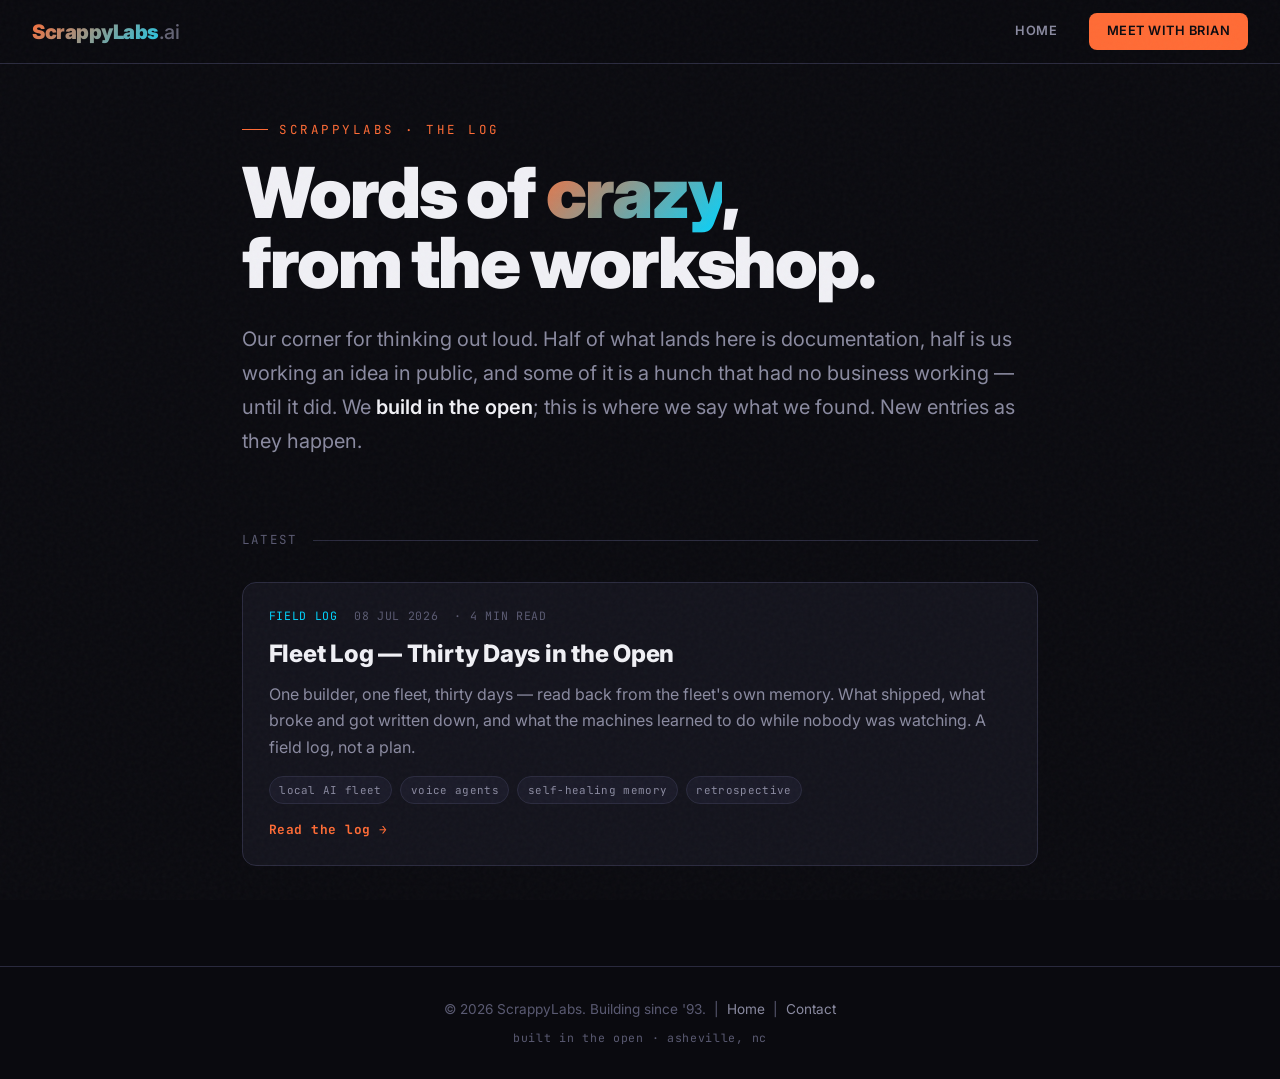
==== log.html @ e2f5857b "Add /log — the ScrappyLabs blog corner + nav link New 'The Log' page (log.html) in site chrome (near" ====
<!DOCTYPE html>
<html lang="en">
<head>
<meta charset="UTF-8">
<meta name="viewport" content="width=device-width, initial-scale=1.0">
<title>The Log — Notes from the Workshop | ScrappyLabs</title>
<meta name="description" content="Notes, experiments, and the occasional word of crazy from the ScrappyLabs workshop. Built in the open — half documentation, half thinking out loud.">
<meta property="og:title" content="The Log — ScrappyLabs">
<meta property="og:description" content="Notes, experiments, and the occasional word of crazy from the workshop. Built in the open.">
<meta property="og:type" content="website">
<meta property="og:url" content="https://scrappylabs.ai/log">
<meta name="color-scheme" content="dark">
<link rel="preconnect" href="https://fonts.googleapis.com">
<link rel="preconnect" href="https://fonts.gstatic.com" crossorigin>
<link href="https://fonts.googleapis.com/css2?family=Inter:wght@400;500;600;700;800;900&family=JetBrains+Mono:wght@400;500;700&display=swap" rel="stylesheet">
<style>
*, *::before, *::after { margin: 0; padding: 0; box-sizing: border-box; }
:root{
  --bg:#0a0a0f; --surface:#13131c; --surface-2:#1a1a28; --border:#2a2a3e; --border-hover:#3a3a52;
  --text:#f0f0f5; --text-muted:#8a8aa0; --text-dim:#5a5a72;
  --accent:#ff6b35; --accent-hover:#ff8555; --accent-glow:rgba(255,107,53,0.15);
  --cyan:#00d4ff; --green:#2ed573;
  --font:'Inter',-apple-system,BlinkMacSystemFont,sans-serif;
  --mono:'JetBrains Mono','Fira Code',monospace;
}
html{scroll-behavior:smooth;}
body{background:var(--bg); color:var(--text); font-family:var(--font); line-height:1.6;
  overflow-x:hidden; -webkit-font-smoothing:antialiased; min-height:100vh;}
a{color:var(--accent); text-decoration:none; transition:color .2s;}
a:hover{color:var(--accent-hover);}
body::before{content:''; position:fixed; inset:0; z-index:9999; pointer-events:none;
  background-image:url("data:image/svg+xml,%3Csvg viewBox='0 0 256 256' xmlns='http://www.w3.org/2000/svg'%3E%3Cfilter id='n'%3E%3CfeTurbulence type='fractalNoise' baseFrequency='0.9' numOctaves='4' stitchTiles='stitch'/%3E%3C/filter%3E%3Crect width='100%25' height='100%25' filter='url(%23n)' opacity='0.03'/%3E%3C/svg%3E");}

/* header — matches the secondary-page chrome on the rest of the site */
header{position:fixed; top:0; left:0; right:0; z-index:100; height:64px; padding:0 clamp(1rem,4vw,2rem);
  display:flex; align-items:center; justify-content:space-between;
  background:rgba(10,10,15,.85); backdrop-filter:blur(20px); border-bottom:1px solid var(--border);}
.logo{font-size:1.25rem; font-weight:900; letter-spacing:-.5px;
  background:linear-gradient(135deg,var(--accent),var(--cyan)); -webkit-background-clip:text;
  -webkit-text-fill-color:transparent; background-clip:text;}
.logo span{font-weight:500; opacity:.7; -webkit-text-fill-color:initial; color:var(--text-muted);}
.head-nav{display:flex; gap:clamp(1rem,3vw,2rem); align-items:center;}
.head-nav a{color:var(--text-muted); font-size:.8rem; font-weight:600; letter-spacing:.5px; text-transform:uppercase;}
.head-nav a:hover{color:var(--text);}
.head-cta{background:var(--accent); color:var(--bg)!important; padding:.5rem 1.1rem; border-radius:8px;
  font-weight:700; font-size:.78rem;}
.head-cta:hover{background:var(--accent-hover); box-shadow:0 4px 20px var(--accent-glow);}

/* layout */
.wrap{max-width:860px; margin:0 auto; padding:120px clamp(1.2rem,5vw,2rem) 100px;}

/* intro */
.eyebrow{font-family:var(--mono); font-size:.78rem; letter-spacing:.28em; text-transform:uppercase;
  color:var(--accent); display:flex; align-items:center; gap:.7rem;}
.eyebrow::before{content:''; width:26px; height:1px; background:var(--accent);}
.intro h1{font-size:clamp(2.6rem,8vw,4.4rem); font-weight:900; letter-spacing:-.03em; line-height:1;
  margin:1.1rem 0 0; text-wrap:balance;}
.intro h1 .glow{background:linear-gradient(135deg,var(--accent),var(--cyan));
  -webkit-background-clip:text; -webkit-text-fill-color:transparent; background-clip:text;}
.intro .lede{color:var(--text-muted); font-size:clamp(1.05rem,2.4vw,1.25rem); max-width:60ch;
  margin:1.5rem 0 0; line-height:1.7;}
.intro .lede b{color:var(--text); font-weight:600;}

/* divider label */
.divider{display:flex; align-items:center; gap:1rem; margin:clamp(3rem,7vw,4.5rem) 0 2rem;
  font-family:var(--mono); font-size:.78rem; letter-spacing:.18em; text-transform:uppercase; color:var(--text-dim);}
.divider::after{content:''; flex:1; height:1px; background:var(--border);}

/* post cards */
.posts{display:flex; flex-direction:column; gap:1.1rem;}
.post{display:block; background:var(--surface); border:1px solid var(--border); border-radius:14px;
  padding:1.5rem 1.6rem; transition:border-color .22s ease, transform .22s ease, box-shadow .22s ease;}
.post:hover{border-color:var(--border-hover); transform:translateY(-2px);
  box-shadow:0 16px 44px -26px rgba(0,0,0,.7);}
.post .meta{display:flex; flex-wrap:wrap; gap:.6rem 1rem; align-items:center; font-family:var(--mono);
  font-size:.72rem; letter-spacing:.06em; text-transform:uppercase; color:var(--text-dim);}
.post .kind{color:var(--cyan);}
.post h2{font-size:1.5rem; font-weight:800; letter-spacing:-.01em; margin:.55rem 0 .5rem; color:var(--text);
  text-wrap:balance;}
.post:hover h2{color:var(--accent-hover);}
.post p{color:var(--text-muted); font-size:1rem; line-height:1.65; margin:0 0 1rem;}
.post .read{font-family:var(--mono); font-size:.8rem; font-weight:700; letter-spacing:.04em; color:var(--accent);}
.post:hover .read{color:var(--accent-hover);}
.tags{display:flex; flex-wrap:wrap; gap:.5rem; margin-top:.2rem;}
.tag{font-family:var(--mono); font-size:.68rem; letter-spacing:.03em; padding:.28rem .6rem; border-radius:999px;
  border:1px solid var(--border); color:var(--text-muted); background:var(--surface-2);}

/* footer */
footer{border-top:1px solid var(--border); padding:2rem clamp(1.2rem,5vw,2rem);
  color:var(--text-dim); font-size:.85rem; text-align:center;}
footer a{color:var(--text-muted);} footer a:hover{color:var(--text);}
footer .note{font-family:var(--mono); font-size:.72rem; letter-spacing:.06em; color:var(--text-dim); margin-top:.5rem;}
</style>
</head>
<body>

<header>
  <a href="/" class="logo" aria-label="ScrappyLabs home">ScrappyLabs<span>.ai</span></a>
  <nav class="head-nav">
    <a href="/">Home</a>
    <a href="mailto:brian@scrappylabs.ai" class="head-cta">Meet With Brian</a>
  </nav>
</header>

<main class="wrap">
  <section class="intro">
    <div class="eyebrow">ScrappyLabs · The Log</div>
    <h1>Words of <span class="glow">crazy</span>,<br>from the workshop.</h1>
    <p class="lede">Our corner for thinking out loud. Half of what lands here is documentation, half is us working an idea in public, and some of it is a hunch that had no business working — until it did. We <b>build in the open</b>; this is where we say what we found. New entries as they happen.</p>
  </section>

  <div class="divider">Latest</div>

  <div class="posts">

    <a class="post" href="https://stuff.scrappylabs.ai/public/blog/fleet-log.html">
      <div class="meta"><span class="kind">Field Log</span><span>08 Jul 2026</span><span>· 4 min read</span></div>
      <h2>Fleet Log — Thirty Days in the Open</h2>
      <p>One builder, one fleet, thirty days — read back from the fleet's own memory. What shipped, what broke and got written down, and what the machines learned to do while nobody was watching. A field log, not a plan.</p>
      <div class="tags">
        <span class="tag">local AI fleet</span>
        <span class="tag">voice agents</span>
        <span class="tag">self-healing memory</span>
        <span class="tag">retrospective</span>
      </div>
      <div class="read" style="margin-top:1rem">Read the log →</div>
    </a>

  </div>
</main>

<footer>
  <div>&copy; 2026 ScrappyLabs. Building since '93. &nbsp;|&nbsp; <a href="/">Home</a> &nbsp;|&nbsp; <a href="mailto:brian@scrappylabs.ai">Contact</a></div>
  <div class="note">built in the open · asheville, nc</div>
</footer>

</body>
</html>
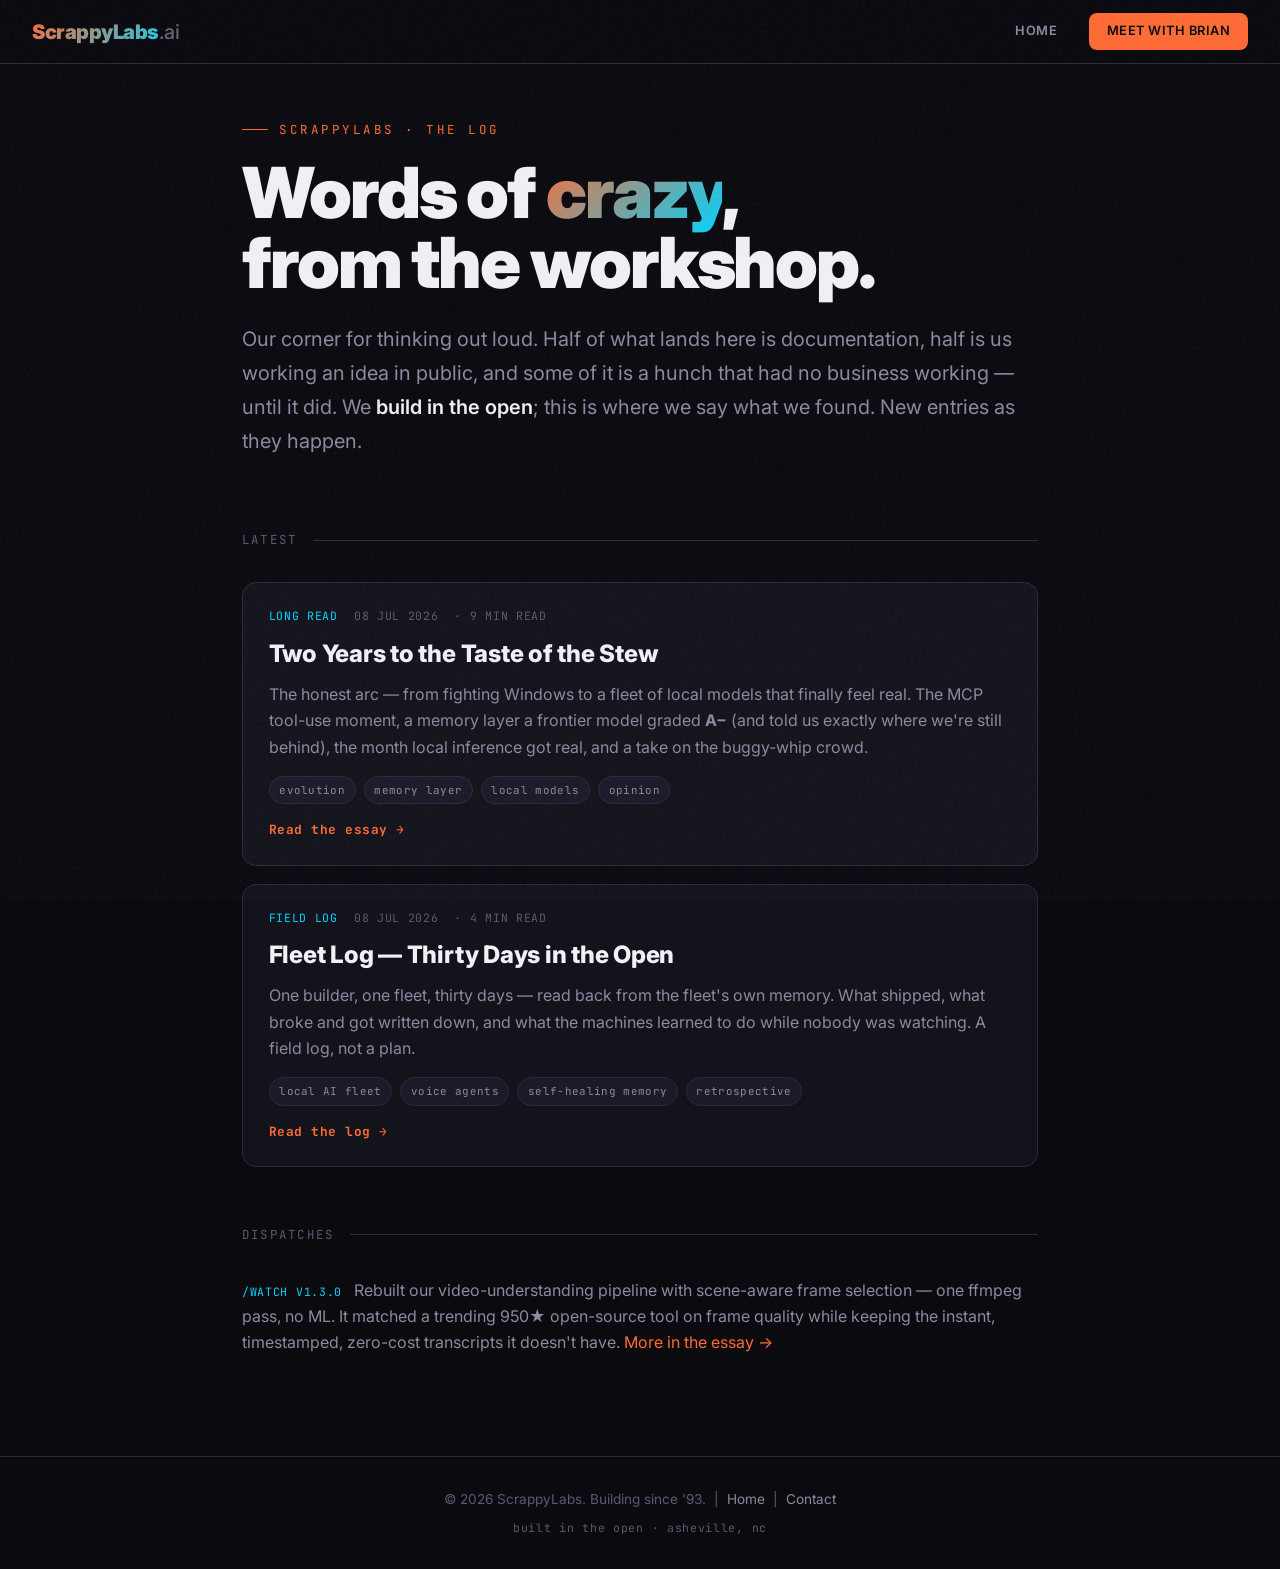
==== commit 65ea4731: "Publish long-form 'Two Years to the Taste of the Stew' + feature on /log New article page two-years." ====
--- a/log.html
+++ b/log.html
@@ -113,6 +113,19 @@
 
   <div class="posts">
 
+    <a class="post" href="/two-years">
+      <div class="meta"><span class="kind">Long Read</span><span>08 Jul 2026</span><span>· 9 min read</span></div>
+      <h2>Two Years to the Taste of the Stew</h2>
+      <p>The honest arc — from fighting Windows to a fleet of local models that finally feel real. The MCP tool-use moment, a memory layer a frontier model graded <strong>A&minus;</strong> (and told us exactly where we're still behind), the month local inference got real, and a take on the buggy-whip crowd.</p>
+      <div class="tags">
+        <span class="tag">evolution</span>
+        <span class="tag">memory layer</span>
+        <span class="tag">local models</span>
+        <span class="tag">opinion</span>
+      </div>
+      <div class="read" style="margin-top:1rem">Read the essay →</div>
+    </a>
+
     <a class="post" href="https://stuff.scrappylabs.ai/public/blog/fleet-log.html">
       <div class="meta"><span class="kind">Field Log</span><span>08 Jul 2026</span><span>· 4 min read</span></div>
       <h2>Fleet Log — Thirty Days in the Open</h2>
@@ -127,6 +140,14 @@
     </a>
 
   </div>
+
+  <div class="divider" style="margin-top:clamp(2.6rem,6vw,3.6rem)">Dispatches</div>
+  <ul style="list-style:none; padding:0; margin:0; display:flex; flex-direction:column; gap:1rem;">
+    <li style="color:var(--text-muted); font-size:1rem; line-height:1.65;">
+      <span style="font-family:var(--mono); font-size:.72rem; letter-spacing:.06em; text-transform:uppercase; color:var(--cyan);">/watch v1.3.0</span> &nbsp;
+      Rebuilt our video-understanding pipeline with scene-aware frame selection &mdash; one ffmpeg pass, no ML. It matched a trending 950&#9733; open-source tool on frame quality while keeping the instant, timestamped, zero-cost transcripts it doesn't have. <a href="/two-years">More in the essay &rarr;</a>
+    </li>
+  </ul>
 </main>
 
 <footer>
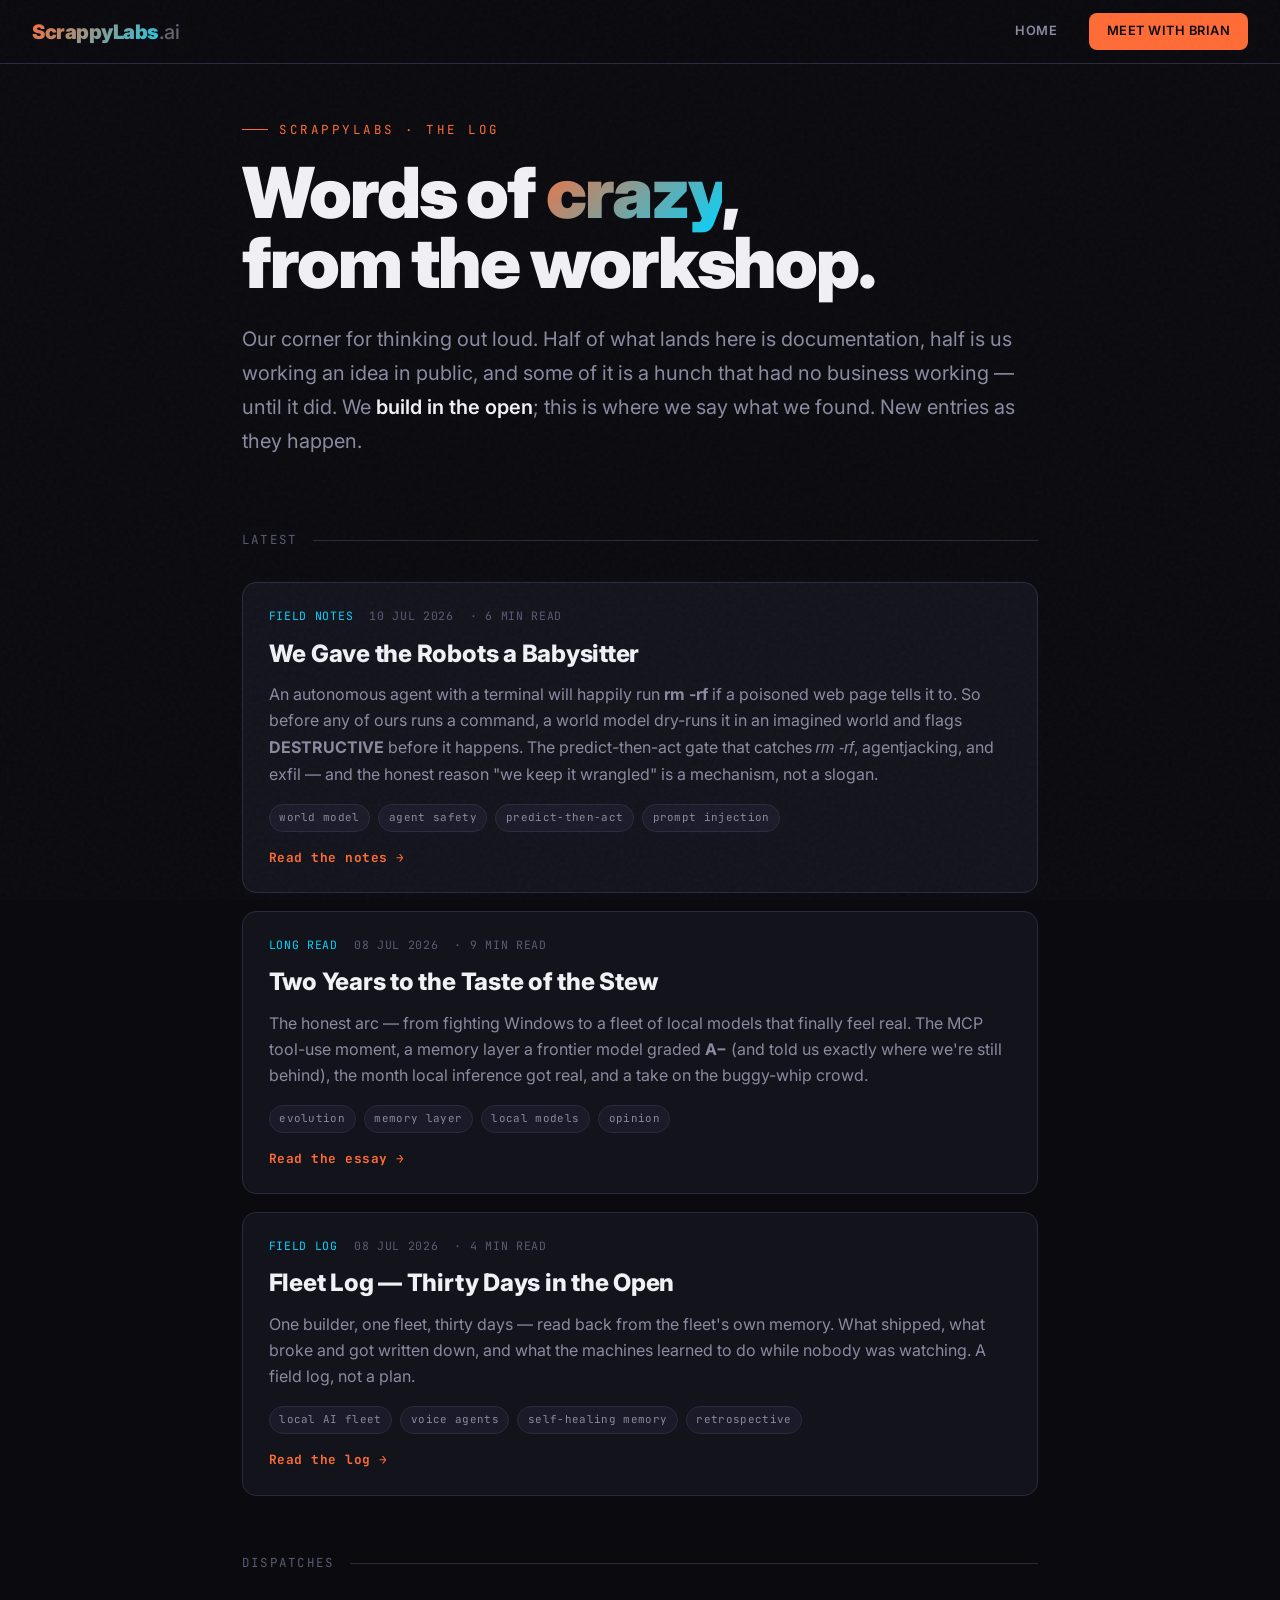
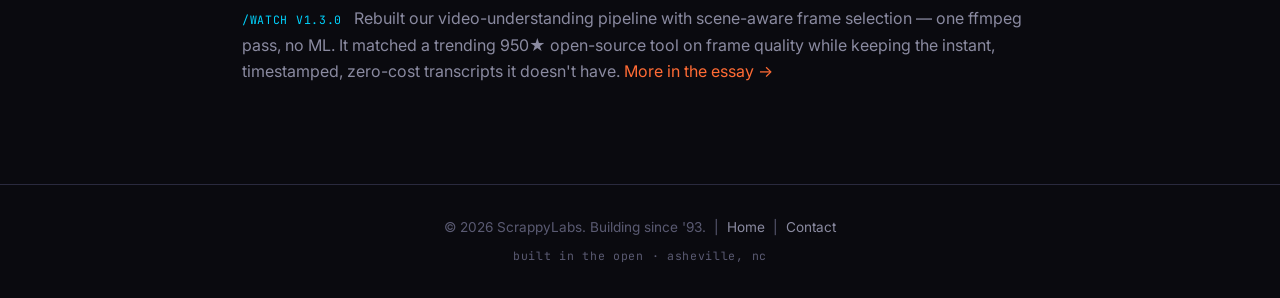
==== commit 29a3fdb3: "Rebrand messaging: Bot-Wrangler / BYO-AI, babysitter article, proof reorder - Hero -> "Bring your ow" ====
--- a/log.html
+++ b/log.html
@@ -113,6 +113,19 @@
 
   <div class="posts">
 
+    <a class="post" href="/babysitter">
+      <div class="meta"><span class="kind">Field Notes</span><span>10 Jul 2026</span><span>· 6 min read</span></div>
+      <h2>We Gave the Robots a Babysitter</h2>
+      <p>An autonomous agent with a terminal will happily run <strong>rm&nbsp;-rf</strong> if a poisoned web page tells it to. So before any of ours runs a command, a world model dry-runs it in an imagined world and flags <strong>DESTRUCTIVE</strong> before it happens. The predict-then-act gate that catches <em>rm -rf</em>, agentjacking, and exfil — and the honest reason "we keep it wrangled" is a mechanism, not a slogan.</p>
+      <div class="tags">
+        <span class="tag">world model</span>
+        <span class="tag">agent safety</span>
+        <span class="tag">predict-then-act</span>
+        <span class="tag">prompt injection</span>
+      </div>
+      <div class="read" style="margin-top:1rem">Read the notes →</div>
+    </a>
+
     <a class="post" href="/two-years">
       <div class="meta"><span class="kind">Long Read</span><span>08 Jul 2026</span><span>· 9 min read</span></div>
       <h2>Two Years to the Taste of the Stew</h2>
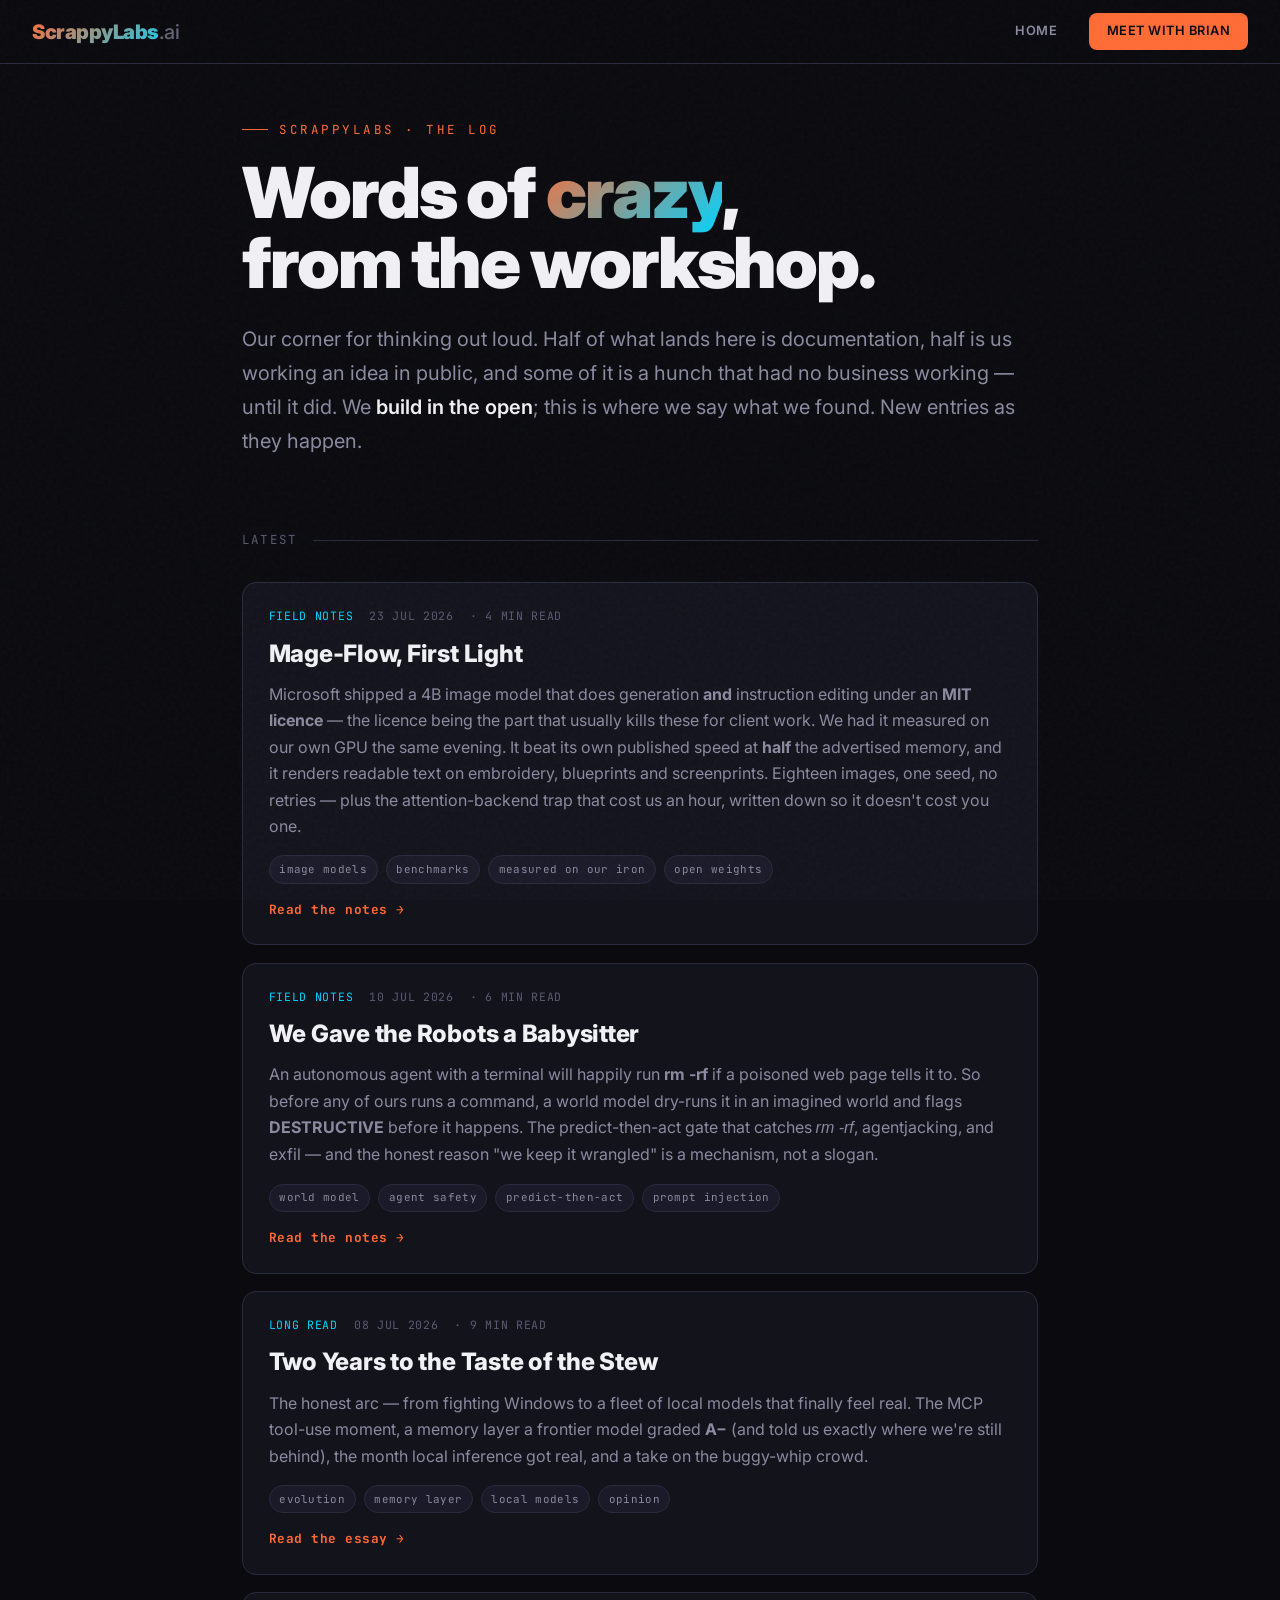
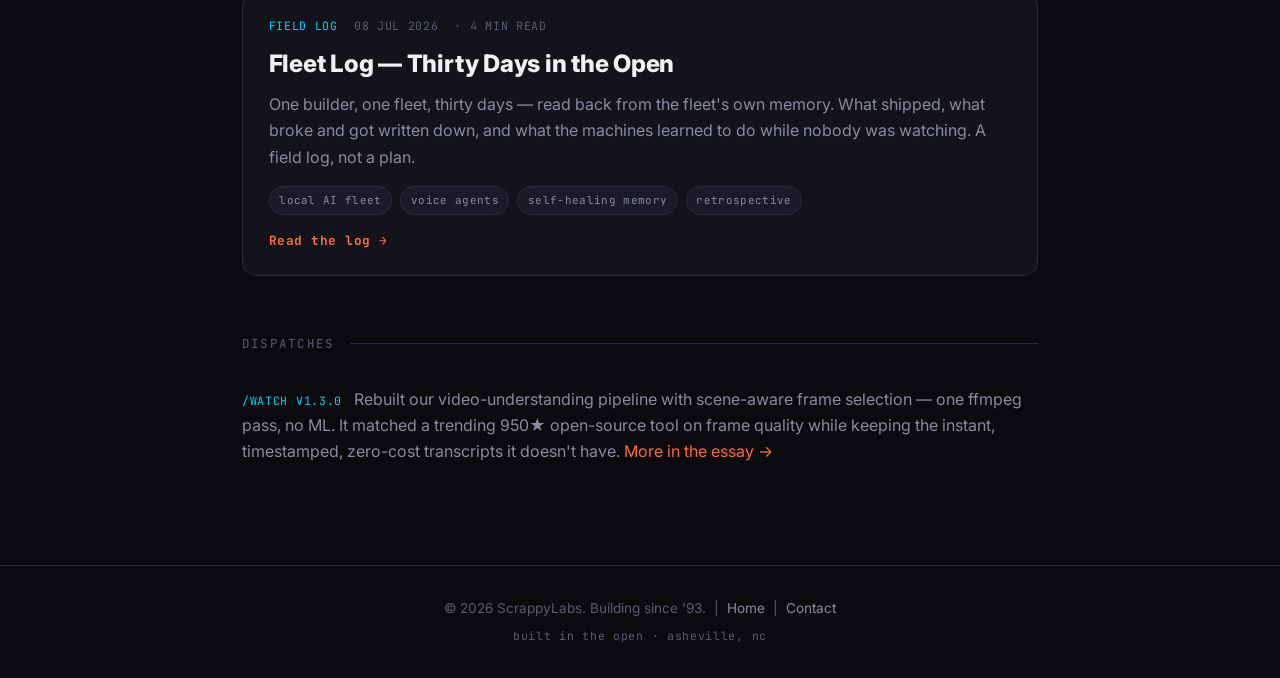
==== commit 91fcf6a3: "Add Mage-Flow field note: 4B MIT image model measured on our own GPU 18 images generated locally (on" ====
--- a/log.html
+++ b/log.html
@@ -113,6 +113,19 @@
 
   <div class="posts">
 
+    <a class="post" href="/mage-flow">
+      <div class="meta"><span class="kind">Field Notes</span><span>23 Jul 2026</span><span>· 4 min read</span></div>
+      <h2>Mage-Flow, First Light</h2>
+      <p>Microsoft shipped a 4B image model that does generation <strong>and</strong> instruction editing under an <strong>MIT licence</strong> — the licence being the part that usually kills these for client work. We had it measured on our own GPU the same evening. It beat its own published speed at <strong>half</strong> the advertised memory, and it renders readable text on embroidery, blueprints and screenprints. Eighteen images, one seed, no retries — plus the attention-backend trap that cost us an hour, written down so it doesn't cost you one.</p>
+      <div class="tags">
+        <span class="tag">image models</span>
+        <span class="tag">benchmarks</span>
+        <span class="tag">measured on our iron</span>
+        <span class="tag">open weights</span>
+      </div>
+      <div class="read" style="margin-top:1rem">Read the notes →</div>
+    </a>
+
     <a class="post" href="/babysitter">
       <div class="meta"><span class="kind">Field Notes</span><span>10 Jul 2026</span><span>· 6 min read</span></div>
       <h2>We Gave the Robots a Babysitter</h2>
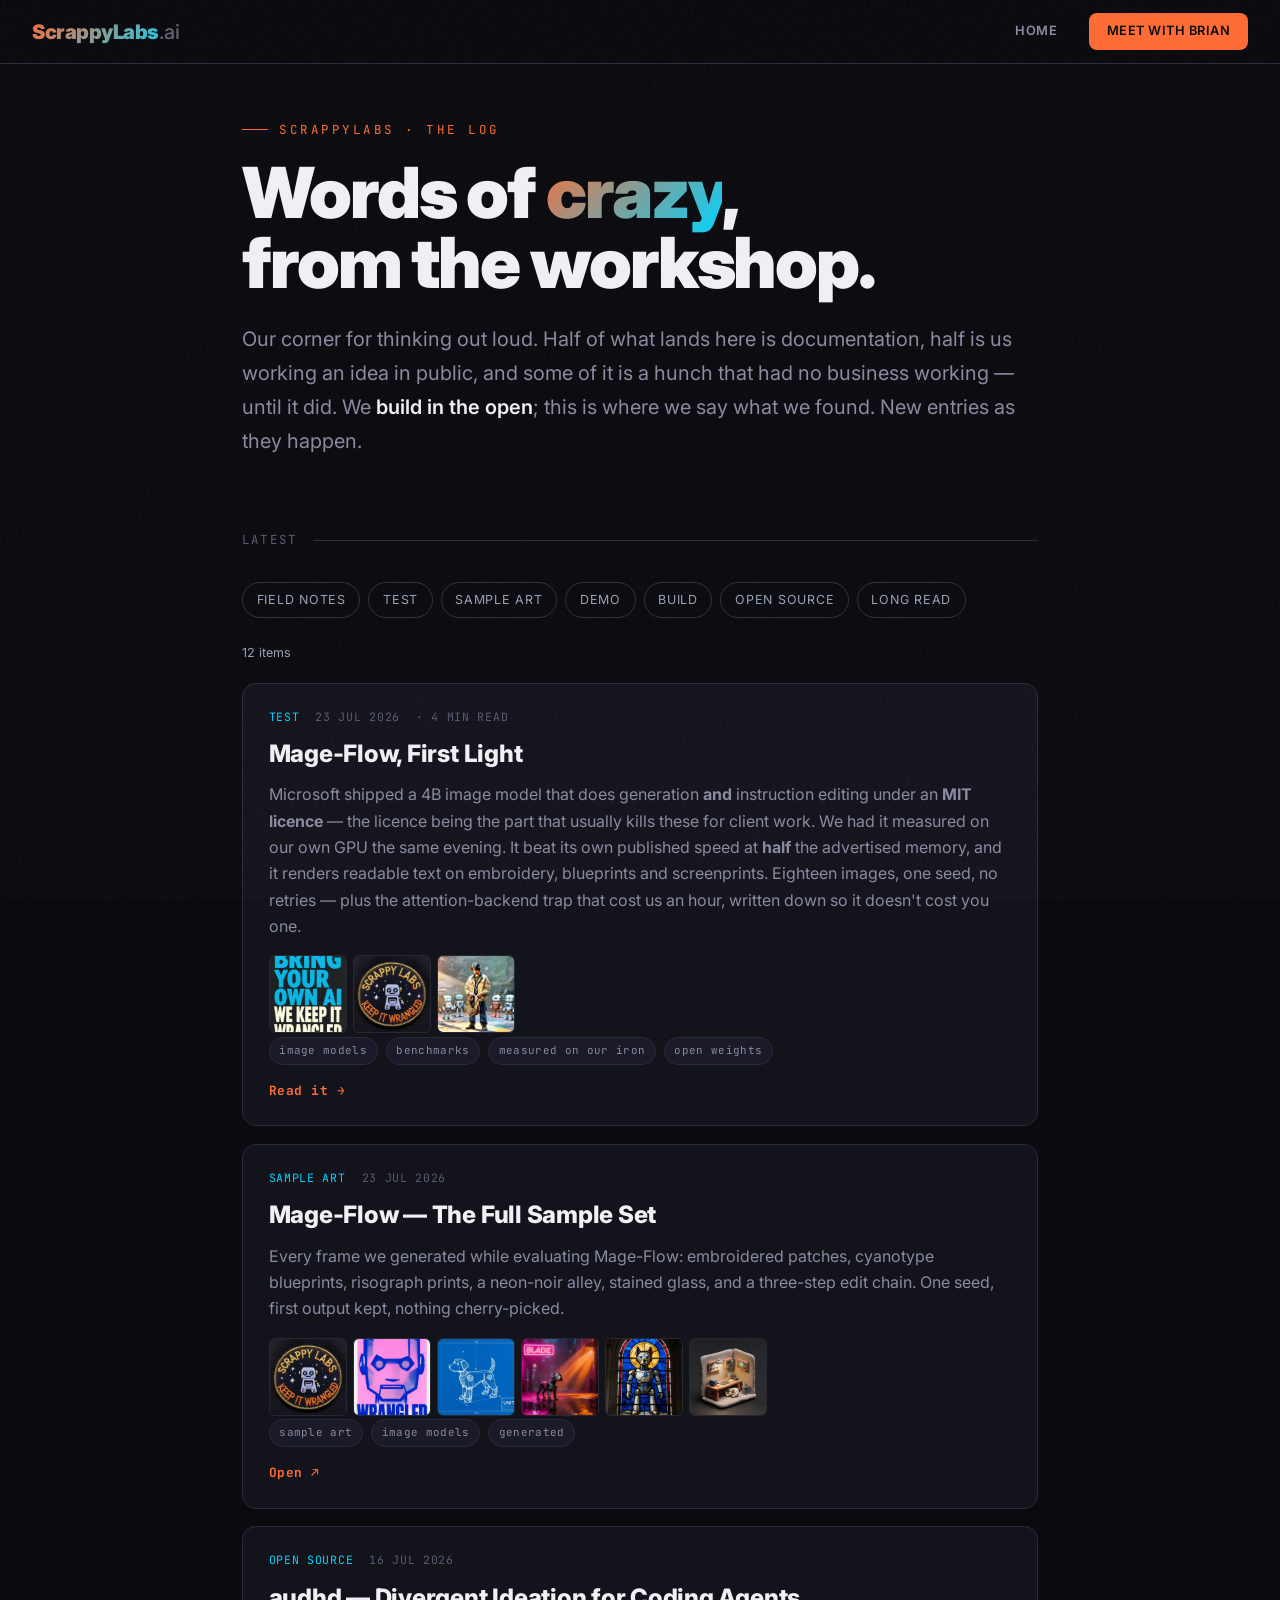
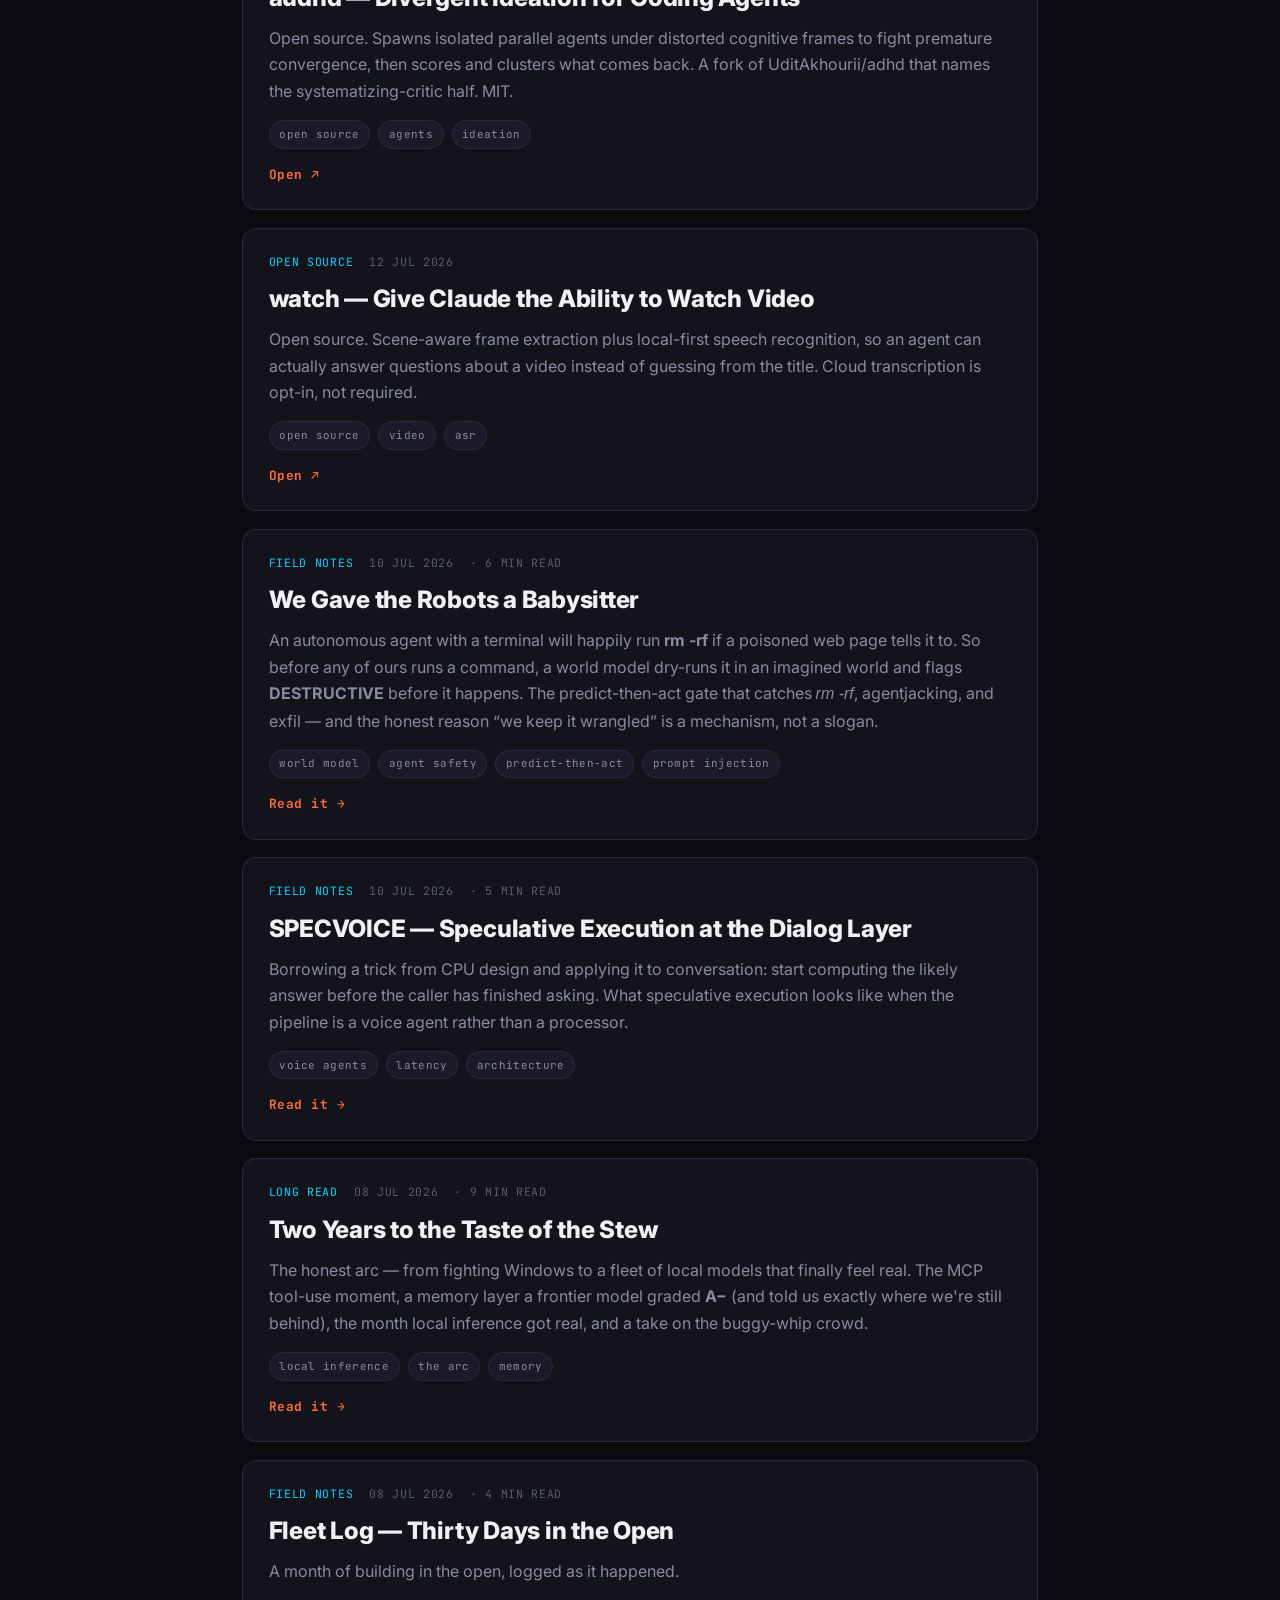
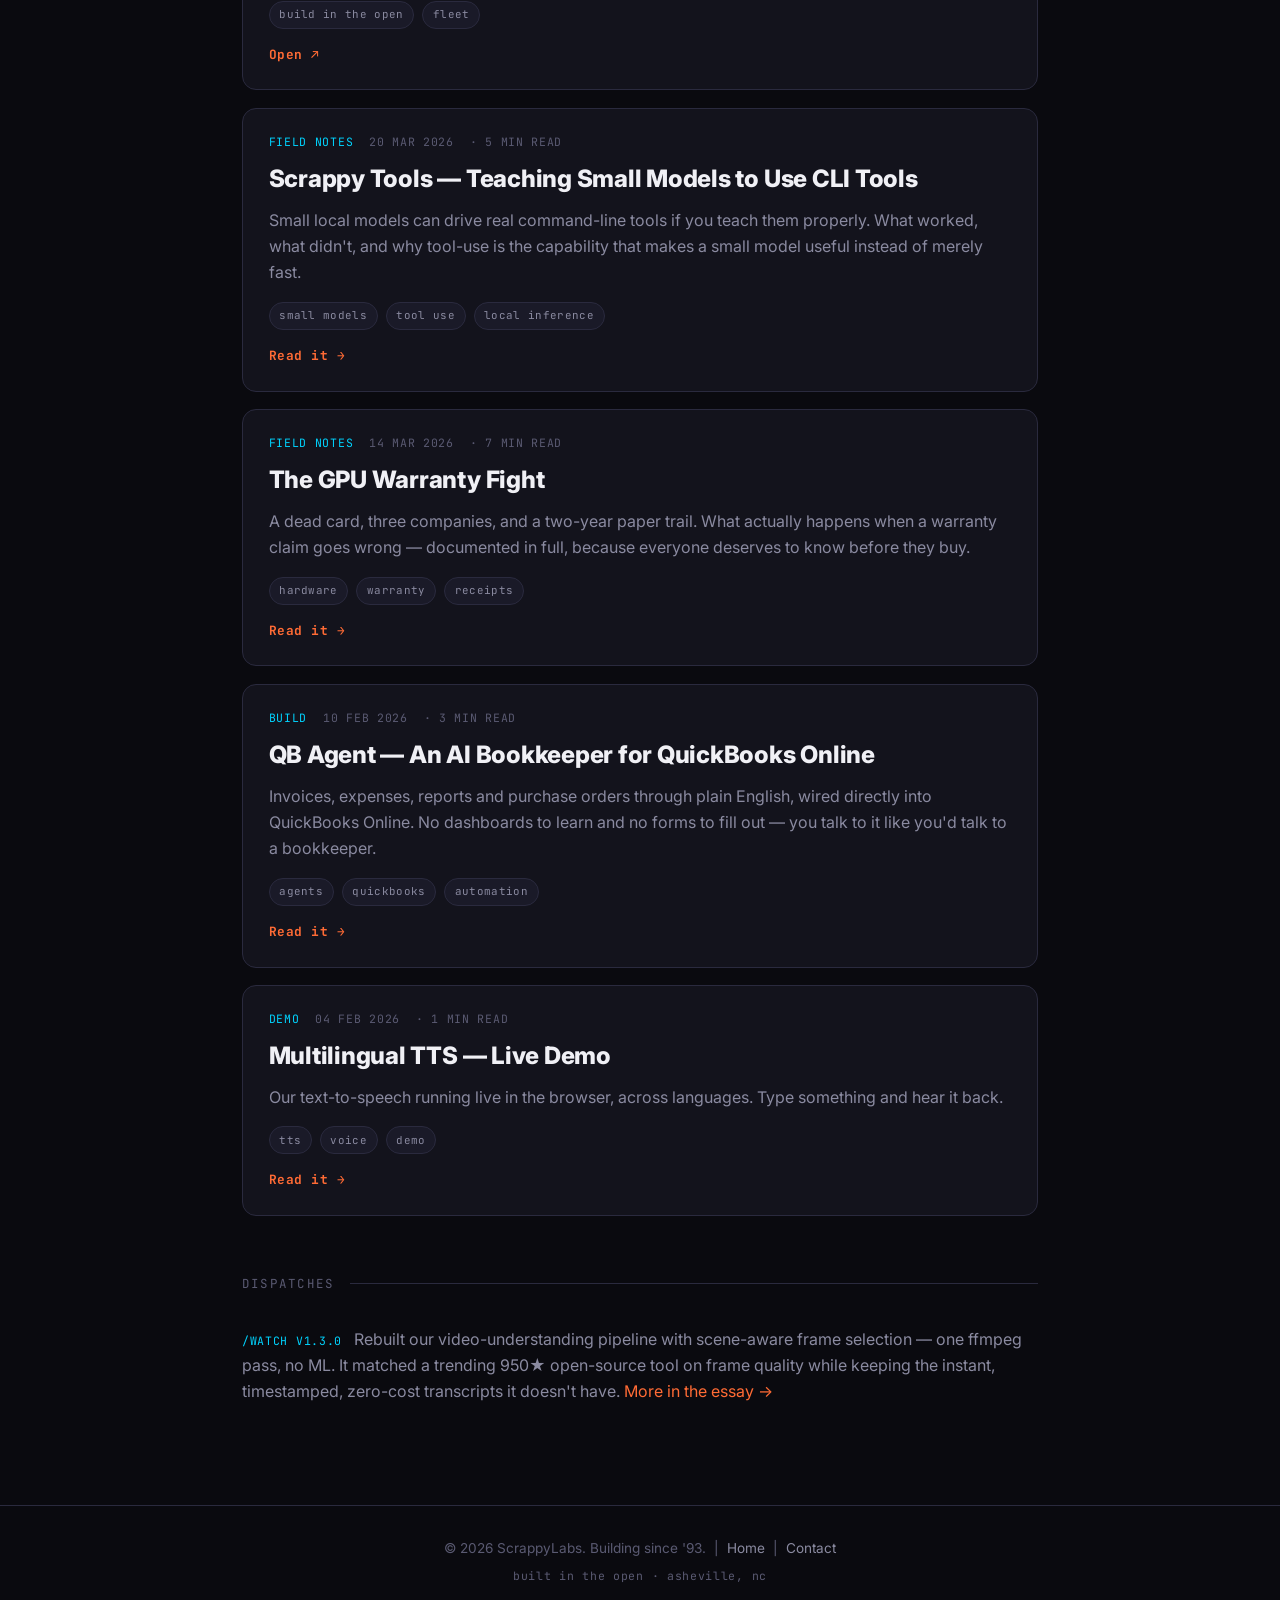
==== commit 8e29cdb7: "The Log becomes the show-n-tell hub: manifest-driven, with RSS content.json is now the single source" ====
--- a/log.html
+++ b/log.html
@@ -111,61 +111,160 @@
 
   <div class="divider">Latest</div>
 
+  <!-- SL:CONTENT:START -->
+  <style>
+    .sl-filter{display:flex;flex-wrap:wrap;gap:.5rem;margin:0 0 1.6rem}
+    .sl-chip{font:inherit;font-size:.78rem;letter-spacing:.06em;text-transform:uppercase;
+      background:transparent;color:var(--muted,#98a2b6);border:1px solid var(--line2,rgba(255,255,255,.16));
+      border-radius:999px;padding:.42rem .85rem;cursor:pointer;transition:.15s}
+    .sl-chip:hover{color:var(--ink,#e6ebf4);border-color:var(--amber,#ff6b35)}
+    .sl-chip[aria-pressed="true"]{background:var(--amber,#ff6b35);color:#180a03;
+      border-color:var(--amber,#ff6b35);font-weight:700}
+    .sl-chip:focus-visible{outline:3px solid var(--amber-ink,#ffb27a);outline-offset:2px}
+    .sl-media{display:flex;gap:6px;margin:.9rem 0 0;flex-wrap:wrap}
+    .sl-media img{width:78px;height:78px;object-fit:cover;border-radius:6px;
+      border:1px solid var(--line,rgba(255,255,255,.09))}
+    .post[hidden]{display:none}
+    .sl-count{font-size:.78rem;color:var(--muted,#98a2b6);margin:0 0 1.2rem}
+  </style>
+  <div class="sl-filter"><button class="sl-chip" data-filter="field-note">Field Notes</button><button class="sl-chip" data-filter="test">Test</button><button class="sl-chip" data-filter="gallery">Sample Art</button><button class="sl-chip" data-filter="demo">Demo</button><button class="sl-chip" data-filter="build">Build</button><button class="sl-chip" data-filter="release">Open Source</button><button class="sl-chip" data-filter="long-read">Long Read</button></div>
+  <p class="sl-count"></p>
+
   <div class="posts">
 
-    <a class="post" href="/mage-flow">
-      <div class="meta"><span class="kind">Field Notes</span><span>23 Jul 2026</span><span>· 4 min read</span></div>
+    <a class="post" data-type="test" href="/mage-flow">
+      <div class="meta"><span class="kind">Test</span><span>23 Jul 2026</span><span>· 4 min read</span></div>
       <h2>Mage-Flow, First Light</h2>
       <p>Microsoft shipped a 4B image model that does generation <strong>and</strong> instruction editing under an <strong>MIT licence</strong> — the licence being the part that usually kills these for client work. We had it measured on our own GPU the same evening. It beat its own published speed at <strong>half</strong> the advertised memory, and it renders readable text on embroidery, blueprints and screenprints. Eighteen images, one seed, no retries — plus the attention-backend trap that cost us an hour, written down so it doesn't cost you one.</p>
-      <div class="tags">
-        <span class="tag">image models</span>
-        <span class="tag">benchmarks</span>
-        <span class="tag">measured on our iron</span>
-        <span class="tag">open weights</span>
-      </div>
-      <div class="read" style="margin-top:1rem">Read the notes →</div>
-    </a>
-
-    <a class="post" href="/babysitter">
+      <div class="sl-media" aria-hidden="true"><img src="mf-wrangled-poster.webp" alt="" loading="lazy" width="120" height="120"><img src="mf-patch.webp" alt="" loading="lazy" width="120" height="120"><img src="mf-chain3.webp" alt="" loading="lazy" width="120" height="120"></div>
+      <div class="tags"><span class="tag">image models</span><span class="tag">benchmarks</span><span class="tag">measured on our iron</span><span class="tag">open weights</span></div>
+      <div class="read" style="margin-top:1rem">Read it &rarr;</div>
+    </a>
+
+    <a class="post" data-type="gallery" href="https://stuff.scrappylabs.ai/public/moya/mage-flow-gallery.html" target="_blank" rel="noopener">
+      <div class="meta"><span class="kind">Sample Art</span><span>23 Jul 2026</span></div>
+      <h2>Mage-Flow — The Full Sample Set</h2>
+      <p>Every frame we generated while evaluating Mage-Flow: embroidered patches, cyanotype blueprints, risograph prints, a neon-noir alley, stained glass, and a three-step edit chain. One seed, first output kept, nothing cherry-picked.</p>
+      <div class="sl-media" aria-hidden="true"><img src="mf-patch.webp" alt="" loading="lazy" width="120" height="120"><img src="mf-riso.webp" alt="" loading="lazy" width="120" height="120"><img src="mf-blueprint.webp" alt="" loading="lazy" width="120" height="120"><img src="mf-noir.webp" alt="" loading="lazy" width="120" height="120"><img src="mf-stainedglass.webp" alt="" loading="lazy" width="120" height="120"><img src="mf-diorama.webp" alt="" loading="lazy" width="120" height="120"></div>
+      <div class="tags"><span class="tag">sample art</span><span class="tag">image models</span><span class="tag">generated</span></div>
+      <div class="read" style="margin-top:1rem">Open &nearr;</div>
+    </a>
+
+    <a class="post" data-type="release" href="https://github.com/scrappylabsai/audhd" target="_blank" rel="noopener">
+      <div class="meta"><span class="kind">Open Source</span><span>16 Jul 2026</span></div>
+      <h2>audhd — Divergent Ideation for Coding Agents</h2>
+      <p>Open source. Spawns isolated parallel agents under distorted cognitive frames to fight premature convergence, then scores and clusters what comes back. A fork of UditAkhourii/adhd that names the systematizing-critic half. MIT.</p>
+      
+      <div class="tags"><span class="tag">open source</span><span class="tag">agents</span><span class="tag">ideation</span></div>
+      <div class="read" style="margin-top:1rem">Open &nearr;</div>
+    </a>
+
+    <a class="post" data-type="release" href="https://github.com/scrappylabsai/watch" target="_blank" rel="noopener">
+      <div class="meta"><span class="kind">Open Source</span><span>12 Jul 2026</span></div>
+      <h2>watch — Give Claude the Ability to Watch Video</h2>
+      <p>Open source. Scene-aware frame extraction plus local-first speech recognition, so an agent can actually answer questions about a video instead of guessing from the title. Cloud transcription is opt-in, not required.</p>
+      
+      <div class="tags"><span class="tag">open source</span><span class="tag">video</span><span class="tag">asr</span></div>
+      <div class="read" style="margin-top:1rem">Open &nearr;</div>
+    </a>
+
+    <a class="post" data-type="field-note" href="/babysitter">
       <div class="meta"><span class="kind">Field Notes</span><span>10 Jul 2026</span><span>· 6 min read</span></div>
       <h2>We Gave the Robots a Babysitter</h2>
-      <p>An autonomous agent with a terminal will happily run <strong>rm&nbsp;-rf</strong> if a poisoned web page tells it to. So before any of ours runs a command, a world model dry-runs it in an imagined world and flags <strong>DESTRUCTIVE</strong> before it happens. The predict-then-act gate that catches <em>rm -rf</em>, agentjacking, and exfil — and the honest reason "we keep it wrangled" is a mechanism, not a slogan.</p>
-      <div class="tags">
-        <span class="tag">world model</span>
-        <span class="tag">agent safety</span>
-        <span class="tag">predict-then-act</span>
-        <span class="tag">prompt injection</span>
-      </div>
-      <div class="read" style="margin-top:1rem">Read the notes →</div>
-    </a>
-
-    <a class="post" href="/two-years">
+      <p>An autonomous agent with a terminal will happily run <strong>rm&nbsp;-rf</strong> if a poisoned web page tells it to. So before any of ours runs a command, a world model dry-runs it in an imagined world and flags <strong>DESTRUCTIVE</strong> before it happens. The predict-then-act gate that catches <em>rm -rf</em>, agentjacking, and exfil — and the honest reason “we keep it wrangled” is a mechanism, not a slogan.</p>
+      
+      <div class="tags"><span class="tag">world model</span><span class="tag">agent safety</span><span class="tag">predict-then-act</span><span class="tag">prompt injection</span></div>
+      <div class="read" style="margin-top:1rem">Read it &rarr;</div>
+    </a>
+
+    <a class="post" data-type="field-note" href="/specvoice">
+      <div class="meta"><span class="kind">Field Notes</span><span>10 Jul 2026</span><span>· 5 min read</span></div>
+      <h2>SPECVOICE — Speculative Execution at the Dialog Layer</h2>
+      <p>Borrowing a trick from CPU design and applying it to conversation: start computing the likely answer before the caller has finished asking. What speculative execution looks like when the pipeline is a voice agent rather than a processor.</p>
+      
+      <div class="tags"><span class="tag">voice agents</span><span class="tag">latency</span><span class="tag">architecture</span></div>
+      <div class="read" style="margin-top:1rem">Read it &rarr;</div>
+    </a>
+
+    <a class="post" data-type="long-read" href="/two-years">
       <div class="meta"><span class="kind">Long Read</span><span>08 Jul 2026</span><span>· 9 min read</span></div>
       <h2>Two Years to the Taste of the Stew</h2>
       <p>The honest arc — from fighting Windows to a fleet of local models that finally feel real. The MCP tool-use moment, a memory layer a frontier model graded <strong>A&minus;</strong> (and told us exactly where we're still behind), the month local inference got real, and a take on the buggy-whip crowd.</p>
-      <div class="tags">
-        <span class="tag">evolution</span>
-        <span class="tag">memory layer</span>
-        <span class="tag">local models</span>
-        <span class="tag">opinion</span>
-      </div>
-      <div class="read" style="margin-top:1rem">Read the essay →</div>
-    </a>
-
-    <a class="post" href="https://stuff.scrappylabs.ai/public/blog/fleet-log.html">
-      <div class="meta"><span class="kind">Field Log</span><span>08 Jul 2026</span><span>· 4 min read</span></div>
+      
+      <div class="tags"><span class="tag">local inference</span><span class="tag">the arc</span><span class="tag">memory</span></div>
+      <div class="read" style="margin-top:1rem">Read it &rarr;</div>
+    </a>
+
+    <a class="post" data-type="field-note" href="https://stuff.scrappylabs.ai/public/blog/fleet-log.html" target="_blank" rel="noopener">
+      <div class="meta"><span class="kind">Field Notes</span><span>08 Jul 2026</span><span>· 4 min read</span></div>
       <h2>Fleet Log — Thirty Days in the Open</h2>
-      <p>One builder, one fleet, thirty days — read back from the fleet's own memory. What shipped, what broke and got written down, and what the machines learned to do while nobody was watching. A field log, not a plan.</p>
-      <div class="tags">
-        <span class="tag">local AI fleet</span>
-        <span class="tag">voice agents</span>
-        <span class="tag">self-healing memory</span>
-        <span class="tag">retrospective</span>
-      </div>
-      <div class="read" style="margin-top:1rem">Read the log →</div>
-    </a>
-
+      <p>A month of building in the open, logged as it happened.</p>
+      
+      <div class="tags"><span class="tag">build in the open</span><span class="tag">fleet</span></div>
+      <div class="read" style="margin-top:1rem">Open &nearr;</div>
+    </a>
+
+    <a class="post" data-type="field-note" href="/scrappy-tools">
+      <div class="meta"><span class="kind">Field Notes</span><span>20 Mar 2026</span><span>· 5 min read</span></div>
+      <h2>Scrappy Tools — Teaching Small Models to Use CLI Tools</h2>
+      <p>Small local models can drive real command-line tools if you teach them properly. What worked, what didn't, and why tool-use is the capability that makes a small model useful instead of merely fast.</p>
+      
+      <div class="tags"><span class="tag">small models</span><span class="tag">tool use</span><span class="tag">local inference</span></div>
+      <div class="read" style="margin-top:1rem">Read it &rarr;</div>
+    </a>
+
+    <a class="post" data-type="field-note" href="/gpu-warranty">
+      <div class="meta"><span class="kind">Field Notes</span><span>14 Mar 2026</span><span>· 7 min read</span></div>
+      <h2>The GPU Warranty Fight</h2>
+      <p>A dead card, three companies, and a two-year paper trail. What actually happens when a warranty claim goes wrong — documented in full, because everyone deserves to know before they buy.</p>
+      
+      <div class="tags"><span class="tag">hardware</span><span class="tag">warranty</span><span class="tag">receipts</span></div>
+      <div class="read" style="margin-top:1rem">Read it &rarr;</div>
+    </a>
+
+    <a class="post" data-type="build" href="/qb-agent">
+      <div class="meta"><span class="kind">Build</span><span>10 Feb 2026</span><span>· 3 min read</span></div>
+      <h2>QB Agent — An AI Bookkeeper for QuickBooks Online</h2>
+      <p>Invoices, expenses, reports and purchase orders through plain English, wired directly into QuickBooks Online. No dashboards to learn and no forms to fill out — you talk to it like you'd talk to a bookkeeper.</p>
+      
+      <div class="tags"><span class="tag">agents</span><span class="tag">quickbooks</span><span class="tag">automation</span></div>
+      <div class="read" style="margin-top:1rem">Read it &rarr;</div>
+    </a>
+
+    <a class="post" data-type="demo" href="/demo">
+      <div class="meta"><span class="kind">Demo</span><span>04 Feb 2026</span><span>· 1 min read</span></div>
+      <h2>Multilingual TTS — Live Demo</h2>
+      <p>Our text-to-speech running live in the browser, across languages. Type something and hear it back.</p>
+      
+      <div class="tags"><span class="tag">tts</span><span class="tag">voice</span><span class="tag">demo</span></div>
+      <div class="read" style="margin-top:1rem">Read it &rarr;</div>
+    </a>
   </div>
+  <script>
+  (function(){
+    var chips=[].slice.call(document.querySelectorAll('.sl-chip')),
+        posts=[].slice.call(document.querySelectorAll('.posts .post')),
+        count=document.querySelector('.sl-count'), active=null;
+    function apply(){
+      var n=0;
+      posts.forEach(function(p){
+        var show=!active||p.dataset.type===active;
+        p.hidden=!show; if(show)n++;
+      });
+      chips.forEach(function(c){c.setAttribute('aria-pressed', c.dataset.filter===active);});
+      if(count)count.textContent=n+(n===1?' item':' items')+(active?' · filtered':'');
+    }
+    chips.forEach(function(c){
+      c.setAttribute('aria-pressed','false');
+      c.addEventListener('click',function(){
+        active = active===c.dataset.filter ? null : c.dataset.filter; apply();
+      });
+    });
+    apply();
+  })();
+  </script>
+  <!-- SL:CONTENT:END -->
+
 
   <div class="divider" style="margin-top:clamp(2.6rem,6vw,3.6rem)">Dispatches</div>
   <ul style="list-style:none; padding:0; margin:0; display:flex; flex-direction:column; gap:1rem;">
